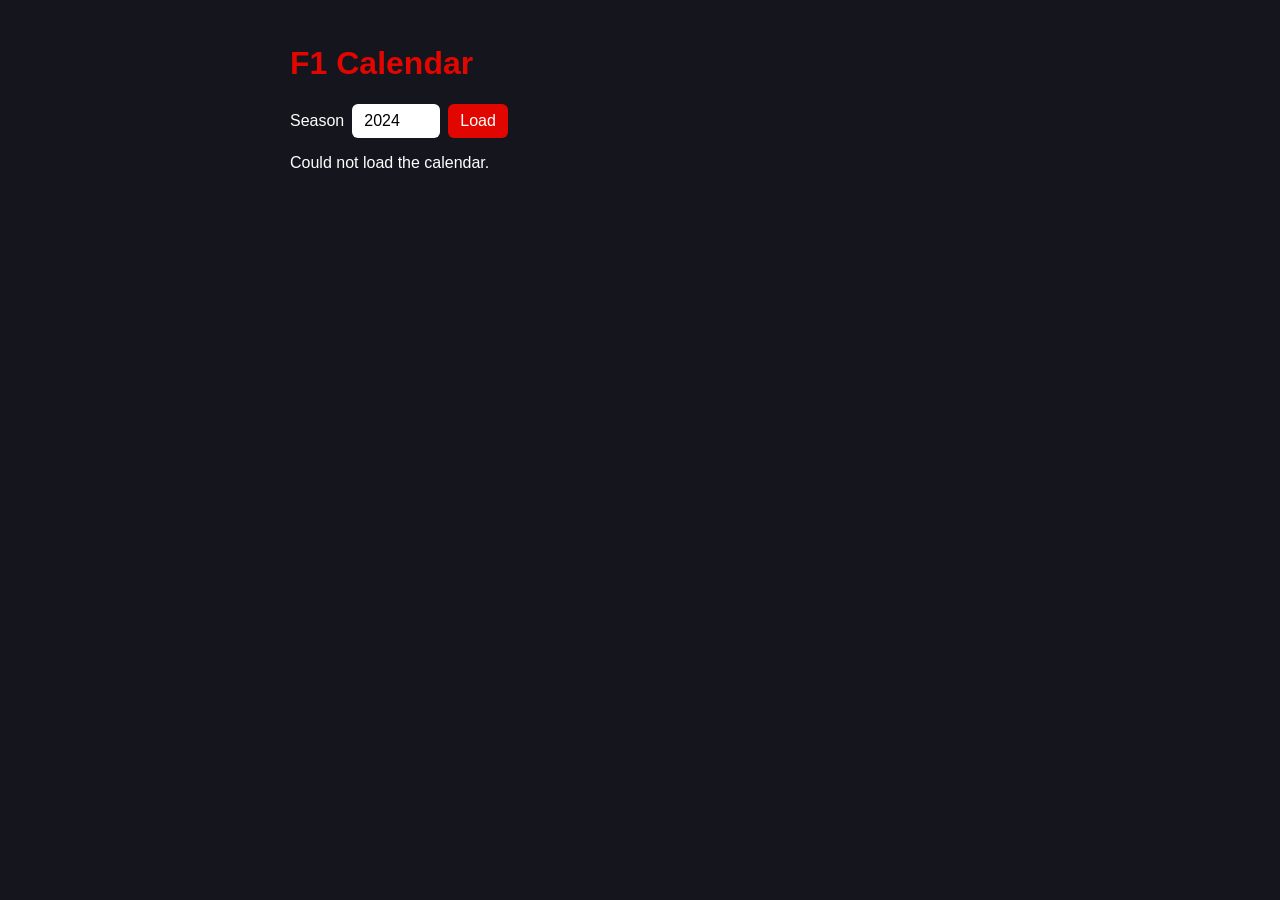
==== frontend/index.html @ beda3e63 "Add frontend page that shows the race calendar" ====
<!DOCTYPE html>
<html lang="en">
<head>
  <meta charset="UTF-8">
  <meta name="viewport" content="width=device-width, initial-scale=1.0">
  <title>F1 Predictor</title>
  <link rel="stylesheet" href="style.css">
</head>
<body>
  <main>
    <h1>F1 Calendar</h1>

    <div class="controls">
      <label for="year">Season</label>
      <input type="number" id="year" value="2024" min="1950" max="2100">
      <button id="load">Load</button>
    </div>

    <p id="status"></p>
    <ul id="races"></ul>
  </main>

  <script src="app.js"></script>
</body>
</html>
---- frontend/style.css ----
body {
  margin: 0;
  font-family: Arial, sans-serif;
  background: #15151e;
  color: #ffffff;
}

main {
  max-width: 700px;
  margin: 0 auto;
  padding: 24px;
}

h1 {
  color: #e10600;
}

.controls {
  display: flex;
  gap: 8px;
  align-items: center;
  margin-bottom: 16px;
}

input,
button {
  padding: 8px 12px;
  border-radius: 6px;
  border: none;
  font-size: 16px;
}

button {
  background: #e10600;
  color: #ffffff;
  cursor: pointer;
}

ul {
  list-style: none;
  padding: 0;
}

li {
  background: #1f1f2b;
  padding: 12px;
  margin-bottom: 8px;
  border-radius: 6px;
}
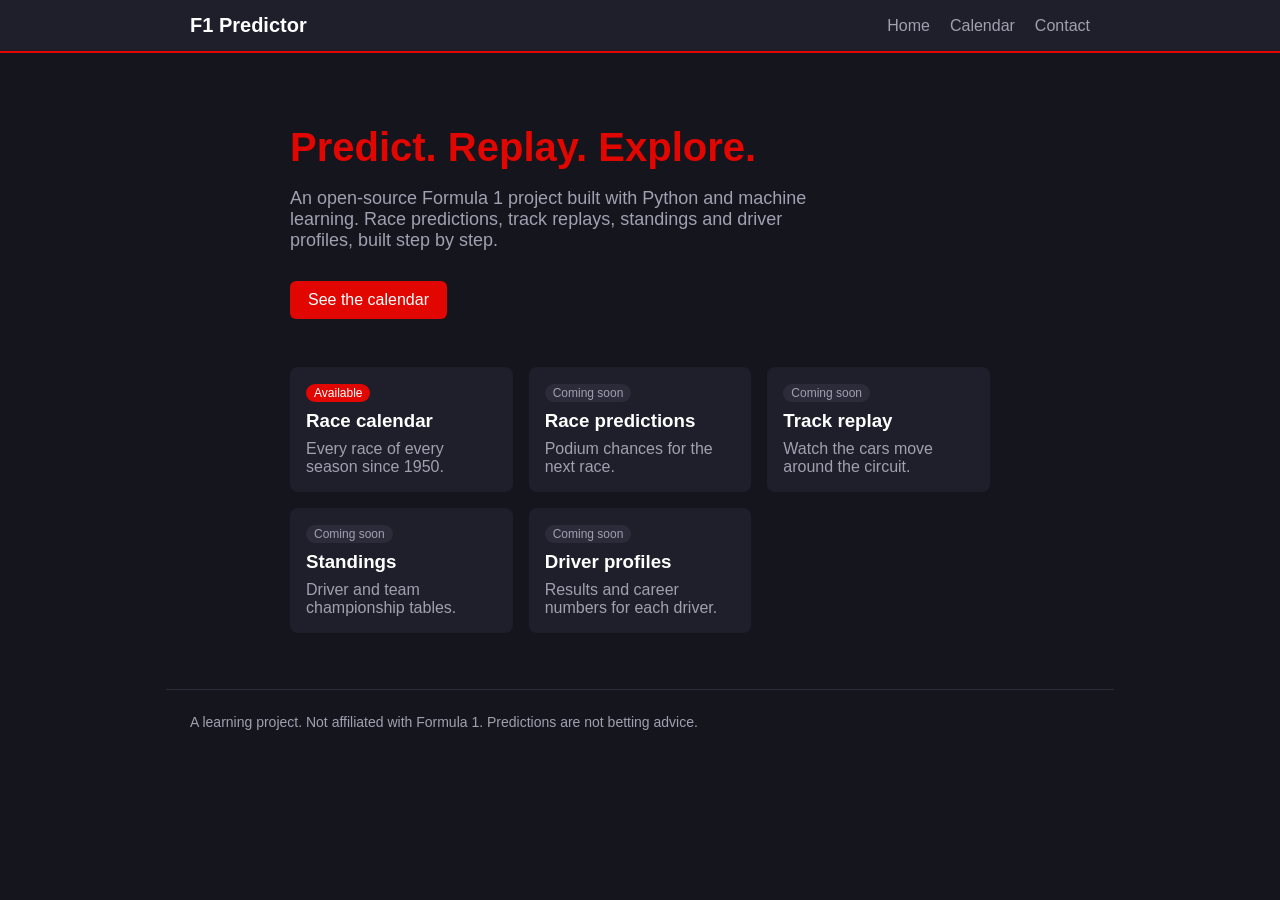
==== commit 51ca2a46: "Fix calendar.js name and finish multi-page site" ====
--- a/frontend/index.html
+++ b/frontend/index.html
@@ -7,19 +7,62 @@
   <link rel="stylesheet" href="style.css">
 </head>
 <body>
+  <header class="site-header">
+    <nav class="nav">
+      <a class="brand" href="/">F1 Predictor</a>
+      <div class="nav-links">
+        <a href="/">Home</a>
+        <a href="/calendar.html">Calendar</a>
+        <a href="/contact.html">Contact</a>
+      </div>
+    </nav>
+  </header>
+
   <main>
-    <h1>F1 Calendar</h1>
+    <section class="hero">
+      <h1>Predict. Replay. <span class="accent">Explore.</span></h1>
+      <p>
+        An open-source Formula 1 project built with Python and machine learning.
+        Race predictions, track replays, standings and driver profiles, built step by step.
+      </p>
+      <a class="button-link" href="/calendar.html">See the calendar</a>
+    </section>
 
-    <div class="controls">
-      <label for="year">Season</label>
-      <input type="number" id="year" value="2024" min="1950" max="2100">
-      <button id="load">Load</button>
-    </div>
+    <section class="cards">
+      <article class="card">
+        <span class="badge live">Available</span>
+        <h3>Race calendar</h3>
+        <p>Every race of every season since 1950.</p>
+      </article>
 
-    <p id="status"></p>
-    <ul id="races"></ul>
+      <article class="card">
+        <span class="badge">Coming soon</span>
+        <h3>Race predictions</h3>
+        <p>Podium chances for the next race.</p>
+      </article>
+
+      <article class="card">
+        <span class="badge">Coming soon</span>
+        <h3>Track replay</h3>
+        <p>Watch the cars move around the circuit.</p>
+      </article>
+
+      <article class="card">
+        <span class="badge">Coming soon</span>
+        <h3>Standings</h3>
+        <p>Driver and team championship tables.</p>
+      </article>
+
+      <article class="card">
+        <span class="badge">Coming soon</span>
+        <h3>Driver profiles</h3>
+        <p>Results and career numbers for each driver.</p>
+      </article>
+    </section>
   </main>
 
-  <script src="app.js"></script>
+  <footer class="site-footer">
+    A learning project. Not affiliated with Formula 1. Predictions are not betting advice.
+  </footer>
 </body>
 </html>
--- a/frontend/style.css
+++ b/frontend/style.css
@@ -1,3 +1,176 @@
+:root {
+  --bg: #15151e;
+  --surface: #1f1f2b;
+  --text: #ffffff;
+  --muted: #a0a0b0;
+  --accent: #e10600;
+}
+
+body {
+  margin: 0;
+  font-family: Arial, sans-serif;
+  background: var(--bg);
+  color: var(--text);
+}
+
+/* Header and navigation */
+.site-header {
+  background: var(--surface);
+  border-bottom: 2px solid var(--accent);
+}
+
+.nav {
+  max-width: 900px;
+  margin: 0 auto;
+  padding: 14px 24px;
+  display: flex;
+  justify-content: space-between;
+  align-items: center;
+}
+
+.brand {
+  color: var(--text);
+  font-size: 20px;
+  font-weight: bold;
+  text-decoration: none;
+}
+
+.nav-links {
+  display: flex;
+  gap: 20px;
+}
+
+.nav-links a {
+  color: var(--muted);
+  text-decoration: none;
+}
+
+.nav-links a:hover {
+  color: var(--text);
+}
+
+/* Layout */
+main {
+  max-width: 900px;
+  margin: 0 auto;
+  padding: 24px;
+}
+
+.site-footer {
+  max-width: 900px;
+  margin: 32px auto 0;
+  padding: 24px;
+  border-top: 1px solid #2b2b3a;
+  color: var(--muted);
+  font-size: 14px;
+}
+
+/* Home page */
+.hero {
+  padding: 48px 0 24px;
+}
+
+.hero h1 {
+  font-size: 40px;
+  margin: 0 0 12px;
+}
+
+.hero p {
+  max-width: 560px;
+  color: var(--muted);
+  font-size: 18px;
+}
+
+.accent {
+  color: var(--accent);
+}
+
+.button-link {
+  display: inline-block;
+  margin-top: 12px;
+  padding: 10px 18px;
+  border-radius: 6px;
+  background: var(--accent);
+  color: var(--text);
+  text-decoration: none;
+}
+
+.cards {
+  display: grid;
+  grid-template-columns: repeat(auto-fit, minmax(200px, 1fr));
+  gap: 16px;
+  margin-top: 24px;
+}
+
+.card {
+  background: var(--surface);
+  padding: 16px;
+  border-radius: 8px;
+}
+
+.card h3 {
+  margin: 0 0 8px;
+}
+
+.card p {
+  margin: 0;
+  color: var(--muted);
+}
+
+.badge {
+  display: inline-block;
+  margin-bottom: 8px;
+  padding: 2px 8px;
+  border-radius: 999px;
+  background: #2b2b3a;
+  color: var(--muted);
+  font-size: 12px;
+}
+
+.badge.live {
+  background: var(--accent);
+  color: var(--text);
+}
+
+/* Calendar page */
+.controls {
+  display: flex;
+  gap: 8px;
+  align-items: center;
+  margin-bottom: 16px;
+}
+
+input,
+button {
+  padding: 8px 12px;
+  border: none;
+  border-radius: 6px;
+  font-size: 16px;
+}
+
+button {
+  background: var(--accent);
+  color: var(--text);
+  cursor: pointer;
+}
+
+ul {
+  padding: 0;
+  list-style: none;
+}
+
+li {
+  margin-bottom: 8px;
+  padding: 12px;
+  border-radius: 6px;
+  background: var(--surface);
+}
+
+/* Contact page */
+.link-list a {
+  color: var(--text);
+}
+
 body {
   margin: 0;
   font-family: Arial, sans-serif;
